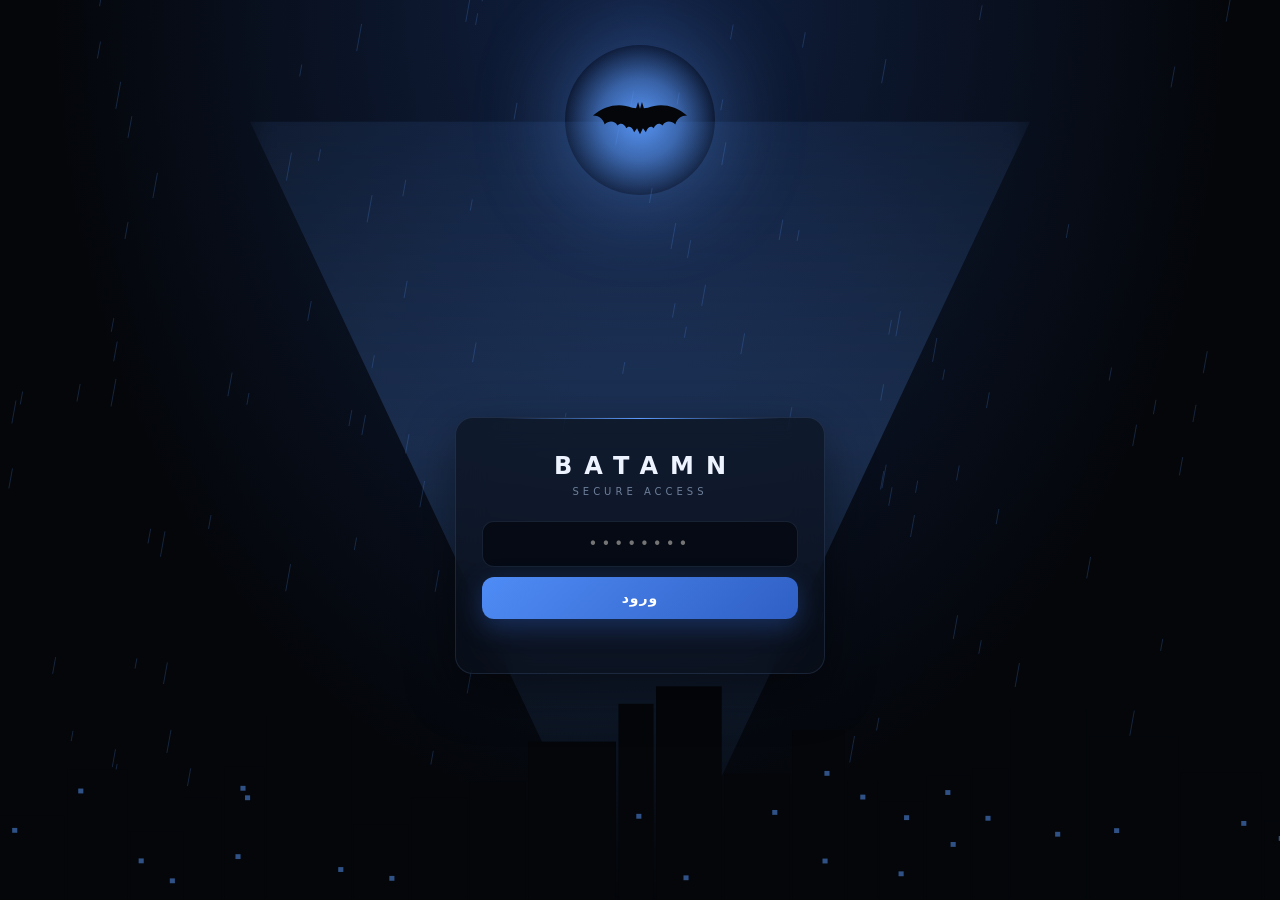
==== index.html @ f252fd57 "Add files via upload" ====
<!doctype html><html lang="fa" dir="rtl" data-theme="__THEME__"><head><meta charset="utf-8">
<meta name="viewport" content="width=device-width,initial-scale=1,viewport-fit=cover">
<meta name="theme-color" content="#04060a"><title>BATAMN</title><link rel="stylesheet" href="/style.css"></head><body><div class="bgimg"></div>
<svg width="0" height="0" style="position:absolute"><defs><symbol id="bat" viewBox="0 0 200 100"><path d="M100 26L104 12L108 25L116 24C140 14 172 18 196 40C184 40 176 46 172 58C164 50 152 50 146 60C140 54 132 56 128 66C124 60 116 62 112 74L106 66L100 78L94 66L88 74C84 62 76 60 72 66C68 56 60 54 54 60C48 50 36 50 28 58C24 46 16 40 4 40C28 18 60 14 84 24L92 25L96 12L100 26Z"/></symbol></defs></svg>
<div id="login" class="hide"><canvas id="rain"></canvas><div class="beam"></div><div class="sig"><svg class="emb" viewBox="0 0 200 100"><use href="#bat"/></svg></div><svg class="city" id="city" viewBox="0 0 400 100" preserveAspectRatio="none"></svg>
<form class="card lg" id="lf" autocomplete="off">
  <svg class="e emb" viewBox="0 0 200 100"><use href="#bat"/></svg>
  <h1 data-t="BATAMN">BATAMN</h1><p>SECURE ACCESS</p>
  <input id="pw" type="password" placeholder="••••••••" autocomplete="current-password">
  <button class="btn" type="submit">ورود</button><div class="err" id="err"></div>
</form></div>
<div id="panel" class="wrap hide">
  <div class="top"><div class="brand"><svg class="emb" viewBox="0 0 200 100"><use href="#bat"/></svg><b>BATAMN</b></div>
    <span class="pill" id="xp"><i></i><span>XRAY</span></span></div>
  <div id="view"></div>
</div>
<nav id="dock" class="dock hide"></nav>
<div id="toast"></div><div id="md" class="ov hide"></div>
<script src="/app.js"></script></body></html>
---- style.css ----
:root,[data-theme=knight]{--bg:#04060a;--card:rgba(11,17,28,.68);--dock:rgba(9,14,24,.82);--line:rgba(130,170,230,.14);--lr:130,170,230;--ac:#5b9bff;--ac1:#4f8cf5;--ac2:#2f5fc4;--ac3:#7db2ff;--rgb:91,155,255;--rgb2:47,95,196;--tx:#dce6f5;--mu:#6f7f99;--ok:#4fd1a0;--bad:#ef6b7f;--warn:#e8b34a;--bgf:none}
[data-theme=gotham]{--bg:#07080a;--card:rgba(17,19,23,.72);--dock:rgba(14,16,20,.86);--line:rgba(170,184,204,.15);--lr:170,184,204;--ac:#aab8cc;--ac1:#8e9eb7;--ac2:#56647a;--ac3:#d3dcea;--rgb:170,184,204;--rgb2:86,100,122;--tx:#e6eaf0;--mu:#7b8594;--bgf:saturate(.1) brightness(1.1)}
[data-theme=joker]{--bg:#07040c;--card:rgba(20,10,32,.72);--dock:rgba(16,8,26,.86);--line:rgba(190,150,240,.18);--lr:190,150,240;--ac:#b57bff;--ac1:#9d5cf5;--ac2:#5a2fc4;--ac3:#d6aaff;--rgb:181,123,255;--rgb2:90,47,196;--tx:#efe6fb;--mu:#8d7ba6;--ok:#6dffa0;--bgf:hue-rotate(62deg) saturate(1.15)}
*{box-sizing:border-box;-webkit-tap-highlight-color:transparent}
html,body{margin:0}
body{background:var(--bg);color:var(--tx);font-family:Vazirmatn,system-ui,-apple-system,Tahoma,sans-serif;min-height:100vh;font-size:14px}
body:before{content:"";position:fixed;inset:0;background:linear-gradient(180deg,rgba(4,6,10,.25),rgba(4,6,10,.55));pointer-events:none;z-index:-1}
.hide{display:none!important}
.wrap{position:relative;z-index:1;max-width:980px;margin:auto;padding:16px 14px 48px}
.emb{fill:currentColor}
/* header */
.top{display:flex;align-items:center;justify-content:space-between;padding:6px 2px 18px}
.brand{display:flex;align-items:center;gap:12px;color:var(--ac)}
.brand svg{width:46px;height:23px}
.brand b{font-size:19px;letter-spacing:9px;font-weight:600;color:#eaf1ff}
.pill{display:inline-flex;align-items:center;gap:6px;padding:5px 11px;border-radius:99px;font-size:11px;letter-spacing:1px;border:1px solid var(--line);background:rgba(255,255,255,.03);color:var(--mu)}
.pill i{width:7px;height:7px;border-radius:50%;background:var(--mu)}
.pill.ok{color:var(--ok)}.pill.ok i{background:var(--ok);box-shadow:0 0 8px var(--ok)}
.pill.bad{color:var(--bad)}.pill.bad i{background:var(--bad)}
.ghost{background:transparent;border:1px solid var(--line);color:var(--mu);padding:8px 14px;border-radius:10px;cursor:pointer;font:inherit}
.ghost:hover{color:var(--tx);border-color:rgba(var(--lr),.35)}
/* cards */
.card{background:var(--card);backdrop-filter:blur(16px);-webkit-backdrop-filter:blur(16px);border:1px solid var(--line);border-radius:18px;padding:18px;box-shadow:0 18px 50px rgba(0,0,0,.45)}
.card h3{margin:0 0 14px;font-size:11px;letter-spacing:3px;color:var(--mu);font-weight:600;text-transform:uppercase;display:flex;justify-content:space-between;align-items:center}
.g2{display:grid;grid-template-columns:1.25fr 1fr;gap:14px}
@media(max-width:760px){.g2{grid-template-columns:1fr}}
.ug{display:grid;grid-template-columns:repeat(2,1fr);gap:14px;margin-top:14px}
@media(max-width:760px){.ug{grid-template-columns:1fr}}
/* inputs */
input{width:100%;padding:13px 14px;border-radius:12px;border:1px solid var(--line);background:rgba(3,6,12,.65);color:#fff;font:inherit;font-size:15px;outline:none;margin-bottom:10px;transition:.2s}
input:focus{border-color:var(--ac);box-shadow:0 0 0 3px rgba(var(--rgb),.14)}
.btn{width:100%;padding:13px;border:0;border-radius:12px;font:inherit;font-weight:700;letter-spacing:1px;color:#fff;cursor:pointer;background:linear-gradient(135deg,var(--ac1),var(--ac2));box-shadow:0 8px 24px rgba(var(--rgb2),.35);transition:.15s}
.btn:active{transform:scale(.98)}
.sm{padding:9px 12px;border-radius:10px;border:1px solid var(--line);background:rgba(255,255,255,.04);color:var(--tx);cursor:pointer;font:inherit;font-size:13px}
.sm:hover{border-color:rgba(var(--lr),.4)}
.sm.p{background:linear-gradient(135deg,var(--ac1),var(--ac2));border:0;color:#fff}
.sm.x{color:var(--bad)}
/* meters */
.m{margin:0 0 14px}
.m .t{display:flex;justify-content:space-between;font-size:12px;color:var(--mu);margin-bottom:6px}
.m .t b{color:var(--tx);font-weight:600;direction:ltr}
.bar{height:6px;border-radius:9px;background:rgba(255,255,255,.07);overflow:hidden}
.bar i{display:block;height:100%;width:0;border-radius:9px;background:linear-gradient(90deg,var(--ac2),var(--ac3));transition:width .6s}
.bar i.w{background:linear-gradient(90deg,#b98a2c,var(--warn))}.bar i.d{background:linear-gradient(90deg,#b23a4d,var(--bad))}
.kv{display:grid;grid-template-columns:repeat(2,1fr);gap:8px;margin-top:4px}
.kv div{background:rgba(255,255,255,.03);border:1px solid var(--line);border-radius:12px;padding:10px 12px}
.kv small{display:block;color:var(--mu);font-size:10px;letter-spacing:1.5px;margin-bottom:3px}
.kv b{font-size:13px;font-weight:600;direction:ltr;display:inline-block}
/* users */
.u .h{display:flex;justify-content:space-between;align-items:center}
.u .h b{font-size:16px}
.u.d{opacity:.55}
.u small.id{display:block;direction:ltr;text-align:left;color:var(--mu);font-size:10.5px;margin:6px 0 12px;word-break:break-all}
.chips{display:flex;flex-wrap:wrap;gap:6px;margin-bottom:12px}
.chip{padding:6px 10px;border-radius:99px;font-size:11px;border:1px solid var(--line);background:rgba(var(--rgb),.07);color:var(--ac3);cursor:pointer}
.chip:hover{background:rgba(var(--rgb),.16)}
.ac{display:flex;flex-wrap:wrap;gap:6px}.ac .sm{flex:1;text-align:center;white-space:nowrap}
.pr{display:flex;flex-wrap:wrap;gap:6px}
/* toast & modal */
#toast{position:fixed;bottom:26px;left:50%;transform:translate(-50%,90px);background:#e8f0ff;color:#06101f;padding:10px 20px;border-radius:99px;font-weight:700;transition:.3s;z-index:99}
#toast.s{transform:translate(-50%,0)}
.ov{position:fixed;inset:0;background:rgba(2,4,8,.72);backdrop-filter:blur(6px);z-index:50;display:flex;align-items:center;justify-content:center;padding:16px}
.ov .card{width:min(92vw,360px);text-align:center}
.ov img{width:230px;height:230px;border-radius:14px;background:#fff;padding:6px}
.lk{direction:ltr;font-size:11px;color:var(--mu);word-break:break-all;background:rgba(255,255,255,.04);border:1px solid var(--line);border-radius:10px;padding:8px;margin:12px 0}
/* login */
#login{position:fixed;inset:0;z-index:2;display:flex;align-items:center;justify-content:center;padding:16px}
.lg{width:min(92vw,370px);text-align:center;padding:34px 26px 26px;position:relative;overflow:hidden}
.lg:before{content:"";position:absolute;left:12%;right:12%;top:0;height:1px;background:linear-gradient(90deg,transparent,var(--ac),transparent)}
.lg .e{width:92px;height:46px;color:var(--ac);filter:drop-shadow(0 0 14px rgba(var(--rgb),.55));margin-bottom:10px}
.lg h1{margin:0;font-size:24px;font-weight:600;letter-spacing:12px;padding-left:12px;color:#eef4ff}
.lg p{margin:6px 0 24px;font-size:10px;letter-spacing:4px;color:var(--mu)}
.lg input{text-align:center;letter-spacing:4px}
.err{min-height:18px;color:var(--bad);font-size:12px;margin-top:10px}
/* sub page */
.sp{max-width:560px}
.hero{text-align:center}
.hero .av{width:60px;height:60px;margin:0 auto 12px;border-radius:50%;display:flex;align-items:center;justify-content:center;background:rgba(var(--rgb),.1);border:1px solid var(--line);color:var(--ac)}
.hero .av svg{width:34px;height:17px}
.hero h2{margin:0 0 8px;font-size:20px;font-weight:600}
.qrb{background:#fff;border-radius:16px;padding:10px;width:216px;height:216px;margin:18px auto 8px}
.qrb svg{width:100%;height:100%;display:block}
.hint{color:var(--mu);font-size:12px;margin:0 0 14px;text-align:center}
.apps{display:grid;grid-template-columns:repeat(2,1fr);gap:8px;margin-top:12px}
.apps a{display:block;text-align:center;text-decoration:none}
.cf{display:flex;align-items:center;justify-content:space-between;gap:8px;padding:11px 0;border-top:1px solid var(--line)}
.cf:first-of-type{border-top:0}
.cf b{font-weight:600;font-size:13px}.cf small{display:block;color:var(--mu);font-size:10.5px;margin-top:2px}
.qs{display:none;background:#fff;border-radius:14px;padding:8px;width:190px;height:190px;margin:4px auto 12px}
.qs.o{display:block}.qs svg{width:100%;height:100%;display:block}
ol.st{margin:0;padding:0 18px 0 0;color:var(--mu);line-height:2;font-size:13px}
.ft{text-align:center;color:#3f4b61;font-size:10px;letter-spacing:4px;margin-top:22px}

/* ===== v3 additions ===== */
.wrap{padding-bottom:110px}
.dock{position:fixed;z-index:20;bottom:max(14px,env(safe-area-inset-bottom));left:50%;transform:translateX(-50%);display:flex;gap:2px;padding:6px;border-radius:22px;
 background:var(--dock);backdrop-filter:blur(18px);-webkit-backdrop-filter:blur(18px);border:1px solid var(--line);box-shadow:0 14px 40px rgba(0,0,0,.6)}
.dock button{display:flex;flex-direction:column;align-items:center;gap:3px;min-width:62px;padding:8px 6px;border:0;border-radius:16px;background:transparent;color:var(--mu);font:inherit;font-size:10px;cursor:pointer;transition:.2s}
.dock button svg{width:21px;height:21px;fill:none;stroke:currentColor;stroke-width:1.8;stroke-linecap:round;stroke-linejoin:round}
.dock button.on{color:#fff;background:linear-gradient(135deg,rgba(var(--rgb),.35),rgba(var(--rgb2),.18));box-shadow:inset 0 0 0 1px rgba(var(--rgb),.35)}
.sec{display:flex;align-items:center;justify-content:space-between;margin:2px 2px 12px}
.sec h2{margin:0;font-size:18px;font-weight:600}
.sg{display:grid;grid-template-columns:repeat(4,1fr);gap:10px;margin-bottom:14px}
@media(max-width:760px){.sg{grid-template-columns:repeat(2,1fr)}}
.sc{background:var(--card);backdrop-filter:blur(14px);border:1px solid var(--line);border-radius:16px;padding:14px}
.sc small{display:block;color:var(--mu);font-size:10px;letter-spacing:2px;margin-bottom:8px}
.sc b{font-size:22px;font-weight:600;color:#eaf1ff;direction:ltr;display:inline-block}
.sp-l{width:100%;height:64px;margin-top:6px}
.lab{display:block;color:var(--mu);font-size:11px;margin:2px 2px 6px}
.row2{display:grid;grid-template-columns:1fr 1fr;gap:10px}
select{width:100%;padding:13px 14px;border-radius:12px;border:1px solid var(--line);background:rgba(3,6,12,.65);color:#fff;font:inherit;font-size:15px;outline:none;margin-bottom:10px}
.sw{position:relative;width:44px;height:25px;flex:none;border-radius:99px;background:rgba(255,255,255,.1);border:1px solid var(--line);cursor:pointer;transition:.2s}
.sw:after{content:"";position:absolute;top:2px;right:2px;width:19px;height:19px;border-radius:50%;background:#8a97ad;transition:.2s}
.sw.on{background:rgba(var(--rgb),.35);border-color:var(--ac)}.sw.on:after{right:21px;background:#fff}
.ib{display:flex;align-items:center;gap:12px;padding:14px 0;border-top:1px solid var(--line)}
.ib:first-of-type{border-top:0}.ib .g{flex:1;min-width:0}.ib b{font-size:14px;font-weight:600}
.ib small{display:block;color:var(--mu);font-size:11px;direction:ltr;text-align:right;margin-top:3px}
.tbar{display:flex;gap:8px;margin-bottom:12px}.tbar input{margin:0;flex:1}.tbar .btn{width:auto;padding:0 18px}
.ub{height:5px;border-radius:9px;background:rgba(255,255,255,.07);overflow:hidden;margin:10px 0 6px}
.ub i{display:block;height:100%;border-radius:9px;background:linear-gradient(90deg,var(--ac2),var(--ac3))}
.ub i.w{background:linear-gradient(90deg,#b98a2c,var(--warn))}.ub i.d{background:linear-gradient(90deg,#b23a4d,var(--bad))}
.um{display:flex;justify-content:space-between;color:var(--mu);font-size:11.5px;margin-bottom:10px}
.um b{color:var(--tx);font-weight:600;direction:ltr}
.note{color:var(--mu);font-size:11.5px;margin:-4px 0 10px}
.ov{align-items:flex-end}
@media(min-width:620px){.ov{align-items:center}}
.ov .card.sheet{width:min(100%,430px);text-align:right;max-height:92vh;overflow:auto;border-radius:22px}
.ov .sheet h3{justify-content:space-between;font-size:13px}
.x2{background:transparent;border:0;color:var(--mu);font-size:22px;cursor:pointer;line-height:1}
.res{display:flex;align-items:center;justify-content:space-between;gap:8px;padding:10px 0;border-top:1px solid var(--line)}
.res:first-of-type{border-top:0}.res code{direction:ltr;font-family:ui-monospace,Menlo,monospace;font-size:13px}
.ms{font-size:12px;font-weight:700;direction:ltr}.ms.g{color:var(--ok)}.ms.y{color:var(--warn)}.ms.r{color:var(--bad)}
.hint2{color:var(--mu);font-size:12px;line-height:1.8;margin:0 0 12px}
.spin{display:inline-block;width:14px;height:14px;border:2px solid rgba(255,255,255,.3);border-top-color:#fff;border-radius:50%;animation:sp .7s linear infinite;vertical-align:middle;margin-left:6px}
@keyframes sp{to{transform:rotate(360deg)}}
.empty{text-align:center;color:var(--mu);padding:30px 0}

/* ===== v4: bg, cinematic login, charts, themes ===== */
.bgimg{position:fixed;inset:0;z-index:-2;background:url(/bg.svg) center/cover no-repeat;filter:var(--bgf)}
#login{overflow:hidden;background:radial-gradient(ellipse at 50% 0,rgba(var(--rgb2),.30),transparent 65%),var(--bg);align-items:center}
#login.fl{filter:brightness(2.2) saturate(.6)}
#rain{position:absolute;inset:0;width:100%;height:100%;opacity:.6;pointer-events:none}
.beam{position:absolute;left:50%;bottom:0;width:min(130vw,780px);height:92vh;transform:translateX(-50%);opacity:0;filter:blur(10px);
 background:linear-gradient(to top,rgba(var(--rgb),0),rgba(var(--rgb),.22) 55%,rgba(var(--rgb),.07));clip-path:polygon(47% 100%,53% 100%,100% 6%,0 6%);
 animation:beamOn 2.2s .3s forwards,flick 7s 2.7s infinite}
@keyframes beamOn{0%{opacity:0}12%{opacity:.9}18%{opacity:.1}28%{opacity:1}34%{opacity:.3}100%{opacity:1}}
@keyframes flick{0%,100%{opacity:1}46%{opacity:1}47%{opacity:.45}49%{opacity:1}51%{opacity:.6}53%{opacity:1}}
.sig{position:absolute;top:calc(env(safe-area-inset-top,0px) + 5vh);left:50%;width:150px;height:150px;margin-left:-75px;border-radius:50%;opacity:0;display:flex;align-items:center;justify-content:center;
 background:radial-gradient(circle,rgba(var(--rgb),.95) 0,rgba(var(--rgb),.55) 38%,rgba(var(--rgb),.14) 62%,transparent 70%);box-shadow:0 0 90px rgba(var(--rgb),.45);animation:sigOn 2s .8s forwards}
.sig svg{width:98px;height:49px;color:#04060a}
@keyframes sigOn{0%{opacity:0;transform:scale(.85)}60%{opacity:1}100%{opacity:1;transform:none}}
.city{position:absolute;left:0;bottom:0;width:100%;height:30vh;pointer-events:none}
.city rect{fill:var(--bg)}.city .w{fill:rgb(var(--rgb));opacity:.5}
.lg{opacity:0;transform:translateY(24px);animation:rise 1s 1.5s forwards;margin-top:min(24vh,190px)}
@keyframes rise{to{opacity:1;transform:none}}
.lg h1{position:relative}
.lg h1:before,.lg h1:after{content:attr(data-t);position:absolute;inset:0;padding-left:12px;overflow:hidden;opacity:0}
.lg h1:before{color:#38d9ff;clip-path:inset(0 0 58% 0);animation:g1 6s 3.2s infinite}
.lg h1:after{color:#ff3d7f;clip-path:inset(58% 0 0 0);animation:g2 6s 3.2s infinite}
@keyframes g1{0%,93%,100%{transform:none;opacity:0}94%{transform:translateX(-3px);opacity:.75}97%{transform:translateX(3px);opacity:.75}}
@keyframes g2{0%,92%,100%{transform:none;opacity:0}93%{transform:translateX(3px);opacity:.75}96%{transform:translateX(-3px);opacity:.75}}
#login.go{animation:goOut .8s forwards}
#login.go .beam{animation:none;opacity:1;filter:blur(4px) brightness(2.2)}
#login.go .lg{animation:none;opacity:0;transform:scale(.95);transition:.45s}
@keyframes goOut{50%{filter:brightness(2)}100%{filter:brightness(3.5);opacity:0}}
@media(prefers-reduced-motion:reduce){.beam,.sig,.lg{animation:none!important;opacity:1;transform:none}}
/* charts */
.chart{width:100%;height:96px;display:block}
.mini{width:100%;height:28px;display:block;margin:4px 0 2px}
.axis{display:flex;justify-content:space-between;color:var(--mu);font-size:10px;direction:ltr;margin-top:6px}
.big{display:flex;align-items:baseline;gap:10px;margin-bottom:8px}.big b{font-size:24px;font-weight:600;color:#fff;direction:ltr}.big span{color:var(--mu);font-size:12px}
.t5{display:flex;align-items:center;gap:10px;padding:8px 0}.t5 .n{width:76px;font-size:13px;overflow:hidden;text-overflow:ellipsis;white-space:nowrap}
.t5 .bar{flex:1}.t5 .s{width:70px;text-align:left;font-size:11.5px;color:var(--mu);direction:ltr}
/* themes */
.thg{display:grid;grid-template-columns:repeat(3,1fr);gap:10px}
.th{border:1px solid var(--line);border-radius:14px;padding:12px 8px;text-align:center;cursor:pointer;background:rgba(255,255,255,.03);font-size:12px;color:var(--tx)}
.th i{display:block;width:34px;height:34px;border-radius:50%;margin:0 auto 8px}
.th.on{border-color:var(--ac);box-shadow:0 0 0 3px rgba(var(--rgb),.16)}
.lg .e{display:none}
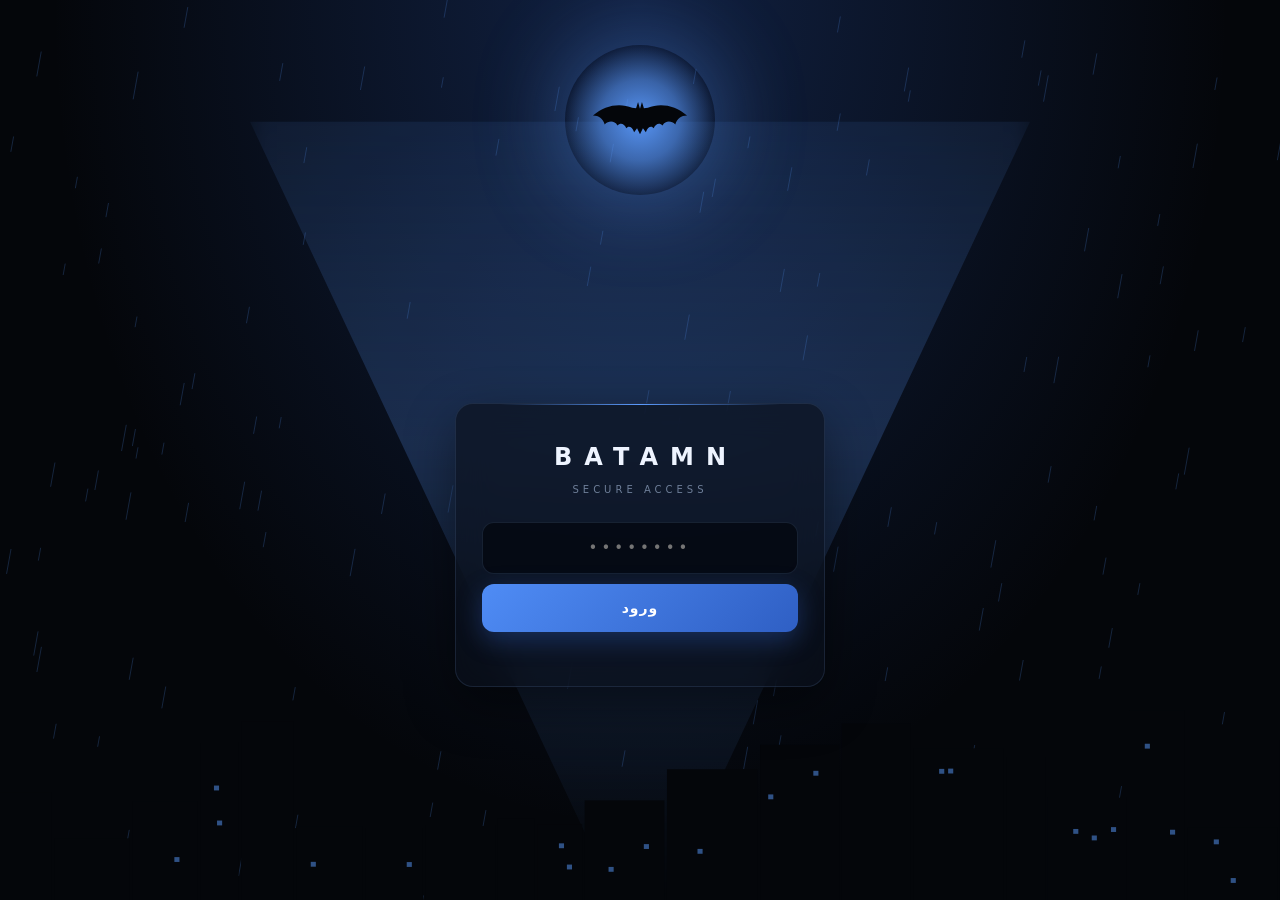
==== commit d1b7b448: "Add files via upload" ====
--- a/index.html
+++ b/index.html
@@ -1,6 +1,7 @@
 <!doctype html><html lang="fa" dir="rtl" data-theme="__THEME__"><head><meta charset="utf-8">
 <meta name="viewport" content="width=device-width,initial-scale=1,viewport-fit=cover">
-<meta name="theme-color" content="#04060a"><title>BATAMN</title><link rel="stylesheet" href="/style.css"></head><body><div class="bgimg"></div>
+<meta name="theme-color" content="#04060a"><title>BATAMN</title><link rel="preload" href="/fonts/vazir.woff2" as="font" type="font/woff2" crossorigin><link rel="preload" href="/fonts/inter.woff2" as="font" type="font/woff2" crossorigin>
+<link rel="stylesheet" href="/style.css"></head><body><div class="bgimg"></div>
 <svg width="0" height="0" style="position:absolute"><defs><symbol id="bat" viewBox="0 0 200 100"><path d="M100 26L104 12L108 25L116 24C140 14 172 18 196 40C184 40 176 46 172 58C164 50 152 50 146 60C140 54 132 56 128 66C124 60 116 62 112 74L106 66L100 78L94 66L88 74C84 62 76 60 72 66C68 56 60 54 54 60C48 50 36 50 28 58C24 46 16 40 4 40C28 18 60 14 84 24L92 25L96 12L100 26Z"/></symbol></defs></svg>
 <div id="login" class="hide"><canvas id="rain"></canvas><div class="beam"></div><div class="sig"><svg class="emb" viewBox="0 0 200 100"><use href="#bat"/></svg></div><svg class="city" id="city" viewBox="0 0 400 100" preserveAspectRatio="none"></svg>
 <form class="card lg" id="lf" autocomplete="off">
--- a/style.css
+++ b/style.css
@@ -3,7 +3,7 @@
 [data-theme=joker]{--bg:#07040c;--card:rgba(20,10,32,.72);--dock:rgba(16,8,26,.86);--line:rgba(190,150,240,.18);--lr:190,150,240;--ac:#b57bff;--ac1:#9d5cf5;--ac2:#5a2fc4;--ac3:#d6aaff;--rgb:181,123,255;--rgb2:90,47,196;--tx:#efe6fb;--mu:#8d7ba6;--ok:#6dffa0;--bgf:hue-rotate(62deg) saturate(1.15)}
 *{box-sizing:border-box;-webkit-tap-highlight-color:transparent}
 html,body{margin:0}
-body{background:var(--bg);color:var(--tx);font-family:Vazirmatn,system-ui,-apple-system,Tahoma,sans-serif;min-height:100vh;font-size:14px}
+body{background:var(--bg);color:var(--tx);font-family:var(--f);min-height:100vh;font-size:14px}
 body:before{content:"";position:fixed;inset:0;background:linear-gradient(180deg,rgba(4,6,10,.25),rgba(4,6,10,.55));pointer-events:none;z-index:-1}
 .hide{display:none!important}
 .wrap{position:relative;z-index:1;max-width:980px;margin:auto;padding:16px 14px 48px}
@@ -177,3 +177,47 @@
 .th i{display:block;width:34px;height:34px;border-radius:50%;margin:0 auto 8px}
 .th.on{border-color:var(--ac);box-shadow:0 0 0 3px rgba(var(--rgb),.16)}
 .lg .e{display:none}
+
+/* ===== v5: typography & polish ===== */
+@font-face{font-family:Vazir;src:url(/fonts/vazir.woff2) format("woff2");font-weight:100 900;font-display:swap}
+@font-face{font-family:InterV;src:url(/fonts/inter.woff2) format("woff2");font-weight:100 900;font-display:swap}
+@font-face{font-family:MonoV;src:url(/fonts/mono.woff2) format("woff2");font-weight:100 800;font-display:swap}
+:root{--f:InterV,Vazir,system-ui,-apple-system,"Segoe UI",Tahoma,sans-serif;--fm:MonoV,ui-monospace,"SF Mono",Menlo,Consolas,monospace}
+body{-webkit-font-smoothing:antialiased;text-rendering:optimizeLegibility;font-feature-settings:"tnum" 1,"cv11" 1;line-height:1.6}
+input,button,select,textarea{font-family:inherit}
+.sc b,.big b,.um b,.kv b,.m .t b,.ms,.res code,.lk,.id,.t5 .s,.tile b,.ringw b,.axis,.pill,.badge,#uv{font-family:var(--fm)}
+.brand b{font-weight:700;letter-spacing:.42em;font-size:18px;background:linear-gradient(180deg,#fff,rgba(var(--rgb),.9));-webkit-background-clip:text;background-clip:text;color:transparent}
+.card h3,.sc small,.kv small,.tile small{font-weight:600}
+.sec h2{font-weight:700;letter-spacing:-.01em;font-size:20px}
+/* gradient hairline border */
+.card:not(.lg):not(.sheet):before{content:"";position:absolute;inset:0;border-radius:inherit;padding:1px;pointer-events:none;
+ background:linear-gradient(160deg,rgba(var(--rgb),.5),rgba(var(--rgb),0) 38%,rgba(var(--rgb),0) 68%,rgba(var(--rgb),.2));
+ -webkit-mask:linear-gradient(#000 0 0) content-box,linear-gradient(#000 0 0);-webkit-mask-composite:xor;mask-composite:exclude}
+.card{position:relative;transition:transform .25s,box-shadow .25s}
+.ug .card:hover{transform:translateY(-3px);box-shadow:0 22px 56px rgba(0,0,0,.55),0 0 40px rgba(var(--rgb),.07)}
+.btn{position:relative;overflow:hidden}
+.btn:after{content:"";position:absolute;top:0;left:-60%;width:40%;height:100%;background:linear-gradient(100deg,transparent,rgba(255,255,255,.25),transparent);transform:skewX(-20deg);transition:left .6s}
+.btn:hover:after{left:130%}
+.sm{transition:.18s}.sm:active{transform:scale(.96)}
+::-webkit-scrollbar{width:8px;height:8px}::-webkit-scrollbar-thumb{background:rgba(var(--rgb),.25);border-radius:9px}::-webkit-scrollbar-track{background:transparent}
+::selection{background:rgba(var(--rgb),.35)}
+@keyframes fadeUp{from{opacity:0;transform:translateY(14px)}to{opacity:1;transform:none}}
+.vw>*,.sp>*{animation:fadeUp .55s cubic-bezier(.2,.7,.2,1) both}
+.vw>*:nth-child(2),.sp>*:nth-child(2){animation-delay:.06s}.vw>*:nth-child(3),.sp>*:nth-child(3){animation-delay:.12s}
+.vw>*:nth-child(4),.sp>*:nth-child(4){animation-delay:.18s}.vw>*:nth-child(5),.sp>*:nth-child(5){animation-delay:.24s}.vw>*:nth-child(6),.sp>*:nth-child(6){animation-delay:.3s}
+/* subscription page */
+.sp{max-width:520px}
+.hero{text-align:center;padding-top:22px}
+.ringw{position:relative;width:176px;height:176px;margin:4px auto 12px}
+.ringw svg{width:100%;height:100%;transform:rotate(-90deg);filter:drop-shadow(0 0 10px rgba(var(--rgb),.45))}
+.ringw #rp{transition:stroke-dasharray 1.6s cubic-bezier(.2,.8,.2,1),opacity .6s}
+.ringw .c{position:absolute;inset:0;display:flex;flex-direction:column;align-items:center;justify-content:center}
+.ringw b{font-size:34px;font-weight:600;color:#fff}.ringw small{color:var(--mu);font-size:10px;letter-spacing:3px;margin-top:2px}
+.hero h2{margin:0 0 10px;font-size:22px;font-weight:700}
+.tiles{display:grid;grid-template-columns:repeat(2,1fr);gap:10px;margin-top:18px}
+.tile{background:rgba(255,255,255,.03);border:1px solid var(--line);border-radius:14px;padding:12px 8px}
+.tile small{display:block;color:var(--mu);font-size:9.5px;letter-spacing:2.5px;margin-bottom:6px}
+.tile b{font-size:16px;font-weight:600;color:#fff;direction:ltr;display:inline-block}
+.sp .card{margin-top:14px}.sp .card:first-of-type{margin-top:0}
+.badge{width:36px;height:36px;border-radius:11px;display:flex;align-items:center;justify-content:center;font-size:11px;font-weight:700;flex:none;background:rgba(var(--rgb),.12);color:var(--ac3);border:1px solid rgba(var(--rgb),.28)}
+.cf .g{flex:1;min-width:0}.cf{gap:12px}
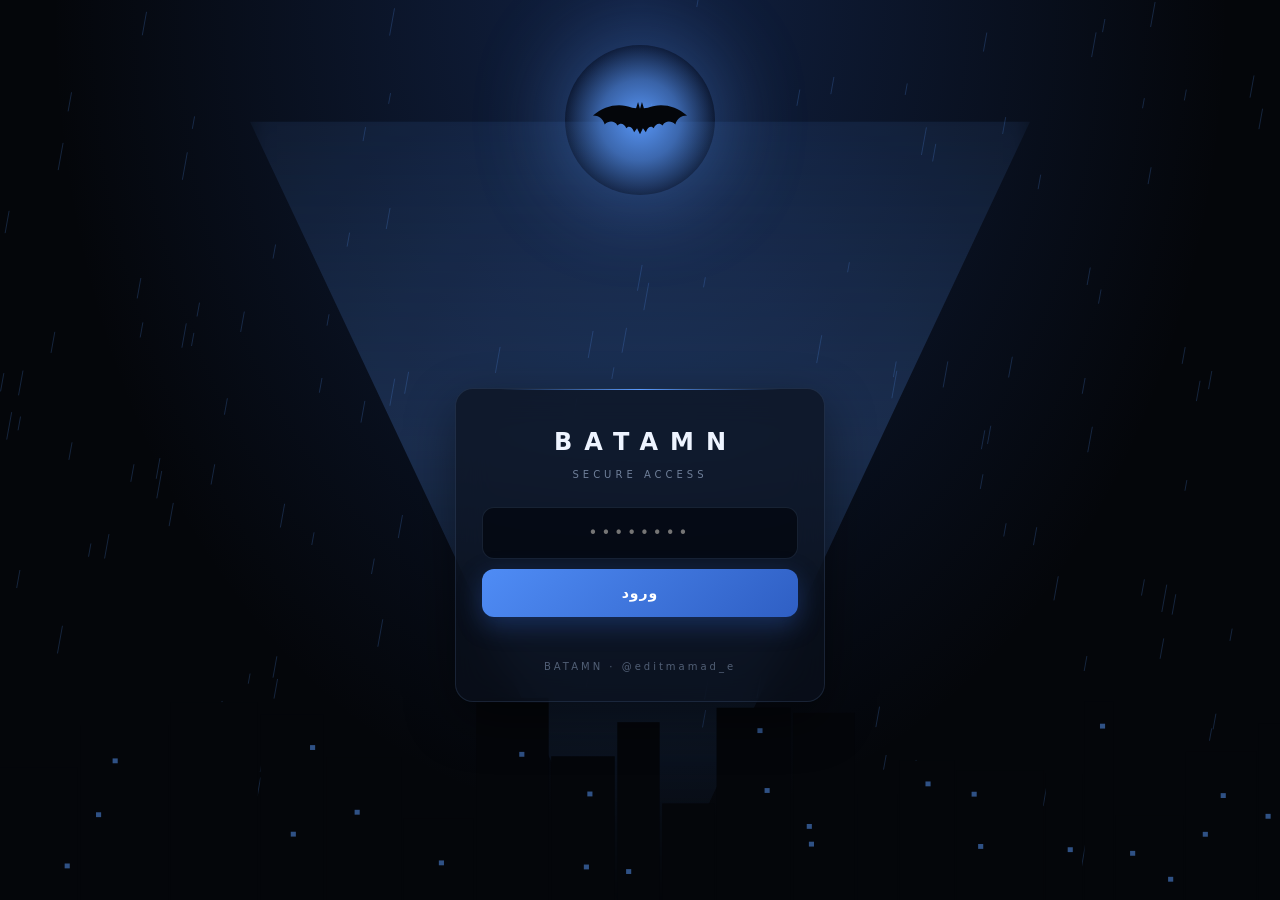
==== commit 25898b13: "Add files via upload" ====
--- a/index.html
+++ b/index.html
@@ -8,7 +8,7 @@
   <svg class="e emb" viewBox="0 0 200 100"><use href="#bat"/></svg>
   <h1 data-t="BATAMN">BATAMN</h1><p>SECURE ACCESS</p>
   <input id="pw" type="password" placeholder="••••••••" autocomplete="current-password">
-  <button class="btn" type="submit">ورود</button><div class="err" id="err"></div>
+  <button class="btn" type="submit">ورود</button><div class="err" id="err"></div><div class="lgf">BATAMN · @editmamad_e</div>
 </form></div>
 <div id="panel" class="wrap hide">
   <div class="top"><div class="brand"><svg class="emb" viewBox="0 0 200 100"><use href="#bat"/></svg><b>BATAMN</b></div>
--- a/style.css
+++ b/style.css
@@ -221,3 +221,38 @@
 .sp .card{margin-top:14px}.sp .card:first-of-type{margin-top:0}
 .badge{width:36px;height:36px;border-radius:11px;display:flex;align-items:center;justify-content:center;font-size:11px;font-weight:700;flex:none;background:rgba(var(--rgb),.12);color:var(--ac3);border:1px solid rgba(var(--rgb),.28)}
 .cf .g{flex:1;min-width:0}.cf{gap:12px}
+
+/* ===== v6 ===== */
+.gs{display:grid;grid-template-columns:repeat(3,1fr);gap:8px;margin-bottom:16px}
+.gg{position:relative;text-align:center}
+.gg svg{width:100%;max-width:96px;transform:rotate(-90deg);display:block;margin:0 auto}
+.gg circle{fill:none;stroke-width:6.5;stroke-linecap:round}
+.gg .tr{stroke:rgba(255,255,255,.07)}
+.gg .pg{stroke:var(--ac);transition:stroke-dasharray .9s cubic-bezier(.2,.8,.2,1);filter:drop-shadow(0 0 5px rgba(var(--rgb),.6))}
+.gg .pg.w{stroke:var(--warn)}.gg .pg.d{stroke:var(--bad)}
+.gg b{position:absolute;left:0;right:0;top:36px;font-size:15px;font-weight:600;color:#fff;direction:ltr}
+.gg small{display:block;margin-top:8px;color:var(--mu);font-size:10px;letter-spacing:2px}
+.hello{margin:0 2px 14px}.hello small{color:var(--mu);font-size:12px}.hello h2{margin:2px 0 0;font-size:26px;font-weight:700;letter-spacing:-.01em}
+.fch{display:flex;gap:8px;overflow-x:auto;padding-bottom:6px;margin-bottom:10px}
+.fc{white-space:nowrap;padding:7px 13px;border-radius:99px;border:1px solid var(--line);background:rgba(255,255,255,.03);color:var(--mu);font-size:12px;cursor:pointer;transition:.2s}
+.fc i{font-style:normal;font-family:var(--fm);margin-right:6px;color:var(--tx)}
+.fc.on{color:#fff;border-color:rgba(var(--rgb),.5);background:rgba(var(--rgb),.14)}
+.u .h{gap:12px}.nm{flex:1;min-width:0}.nm b{display:block;font-size:15px}.nm small{color:var(--mu);font-size:11px}
+.av2{width:40px;height:40px;border-radius:13px;display:flex;align-items:center;justify-content:center;font-weight:700;font-size:16px;color:#fff;flex:none;
+ background:linear-gradient(135deg,rgba(var(--rgb),.4),rgba(var(--rgb2),.18));border:1px solid rgba(var(--rgb),.32)}
+.credit{display:flex;gap:8px;margin-top:14px}
+.credit a{flex:1;text-align:center;padding:11px;border-radius:12px;border:1px solid var(--line);color:var(--ac3);text-decoration:none;font-family:var(--fm);font-size:12.5px;background:rgba(var(--rgb),.07);transition:.2s}
+.credit a:hover{border-color:rgba(var(--rgb),.5)}
+.tile em{display:block;font-style:normal;color:var(--mu);font-size:10.5px;margin-top:3px;min-height:14px}
+.ctr{display:flex;gap:10px}
+@media(max-width:440px){.ctr{flex-direction:column}}
+.tg{display:flex;align-items:center;gap:12px;padding:13px 14px;border-radius:14px;text-decoration:none;color:var(--tx);border:1px solid var(--line);background:rgba(255,255,255,.03);transition:.2s;flex:1;min-width:0}
+.tg:hover{border-color:rgba(var(--rgb),.55);background:rgba(var(--rgb),.1);transform:translateY(-2px)}
+.tg svg{width:28px;height:28px;color:var(--ac);flex:none;filter:drop-shadow(0 0 8px rgba(var(--rgb),.5))}
+.tg span{min-width:0}.tg b{display:block;font-size:13px;font-weight:700}
+.tg small{display:block;color:var(--mu);font-family:var(--fm);font-size:11px;direction:ltr;text-align:right;margin-top:2px}
+.ft a{color:var(--mu);text-decoration:none;letter-spacing:1px;font-family:var(--fm);font-size:11px}
+.ft{line-height:2.2}
+.lgf{margin-top:14px;font-size:10px;letter-spacing:3px;color:var(--mu);opacity:.7}
+.sk{height:96px;border-radius:18px;margin-bottom:14px;background:linear-gradient(100deg,rgba(255,255,255,.04) 30%,rgba(255,255,255,.09) 50%,rgba(255,255,255,.04) 70%);background-size:200% 100%;animation:shim 1.3s infinite}
+@keyframes shim{to{background-position:-200% 0}}
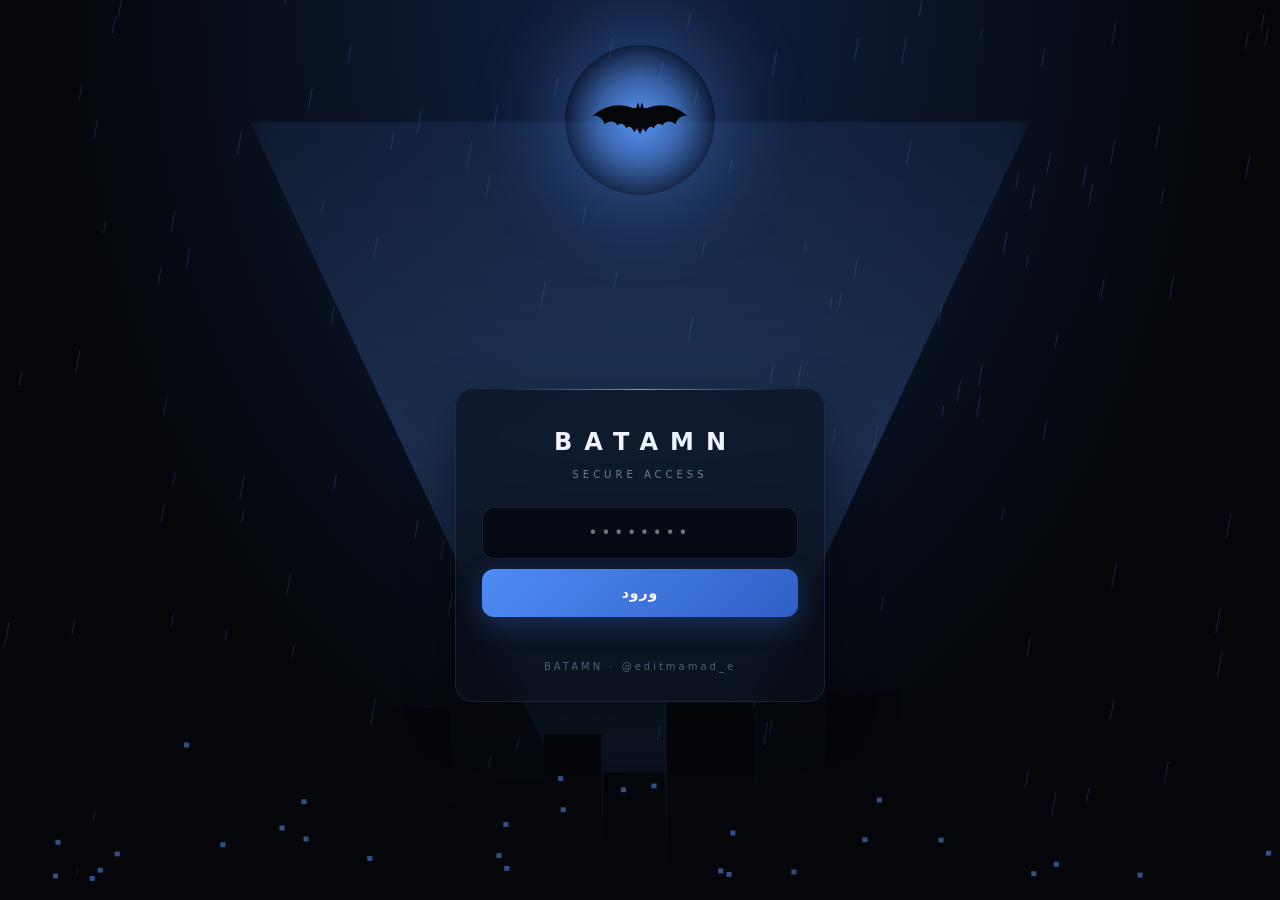
==== commit c1384057: "Add files via upload" ====
--- a/index.html
+++ b/index.html
@@ -17,4 +17,4 @@
 </div>
 <nav id="dock" class="dock hide"></nav>
 <div id="toast"></div><div id="md" class="ov hide"></div>
-<script src="/app.js"></script></body></html>
+<script src="/speed.js"></script><script src="/app.js"></script></body></html>
--- a/style.css
+++ b/style.css
@@ -256,3 +256,25 @@
 .lgf{margin-top:14px;font-size:10px;letter-spacing:3px;color:var(--mu);opacity:.7}
 .sk{height:96px;border-radius:18px;margin-bottom:14px;background:linear-gradient(100deg,rgba(255,255,255,.04) 30%,rgba(255,255,255,.09) 50%,rgba(255,255,255,.04) 70%);background-size:200% 100%;animation:shim 1.3s infinite}
 @keyframes shim{to{background-position:-200% 0}}
+
+/* ===== v7: online, devices, speed ===== */
+.sp4{display:grid;grid-template-columns:repeat(4,1fr);gap:8px;margin-bottom:14px}
+@media(max-width:480px){.sp4{grid-template-columns:repeat(2,1fr)}}
+.sp4 div{background:rgba(255,255,255,.03);border:1px solid var(--line);border-radius:14px;padding:12px 6px;text-align:center}
+.sp4 small{display:block;color:var(--mu);font-size:9px;letter-spacing:2px;margin-bottom:6px}
+.sp4 b{font-family:var(--fm);font-size:15px;font-weight:600;color:#fff;direction:ltr;display:inline-block}
+.sub2{display:block;color:var(--mu);font-size:10.5px;margin-top:4px;font-family:var(--fm)}
+.onc{display:inline-flex;align-items:center;gap:6px;font-family:var(--fm);direction:ltr}
+.onc i{width:7px;height:7px;border-radius:50%;background:var(--mu);opacity:.5}
+.onc.live i{background:var(--ok);opacity:1;box-shadow:0 0 8px var(--ok);animation:pulse 1.6s infinite}
+@keyframes pulse{50%{opacity:.35}}
+.orow{display:flex;align-items:center;gap:10px;padding:10px 0;border-top:1px solid var(--line)}
+.orow:first-child{border-top:0}.orow b{width:84px;font-size:13px;overflow:hidden;text-overflow:ellipsis;white-space:nowrap}
+.orow span{flex:1;color:var(--mu);font-family:var(--fm);font-size:11px;direction:ltr;text-align:left;overflow:hidden;text-overflow:ellipsis;white-space:nowrap}
+.orow em{font-style:normal;font-family:var(--fm);font-size:12px;color:var(--ok)}
+.tile.wide{grid-column:1/-1}
+.tile b.live{color:var(--ok)}
+.dots{display:flex;justify-content:center;gap:7px;margin-top:8px;min-height:10px}
+.dot{width:10px;height:10px;border-radius:50%;border:1.5px solid rgba(var(--rgb),.4)}
+.dot.on{background:var(--ok);border-color:var(--ok);box-shadow:0 0 8px var(--ok)}
+.dot.over{background:var(--bad);border-color:var(--bad);box-shadow:0 0 8px var(--bad)}
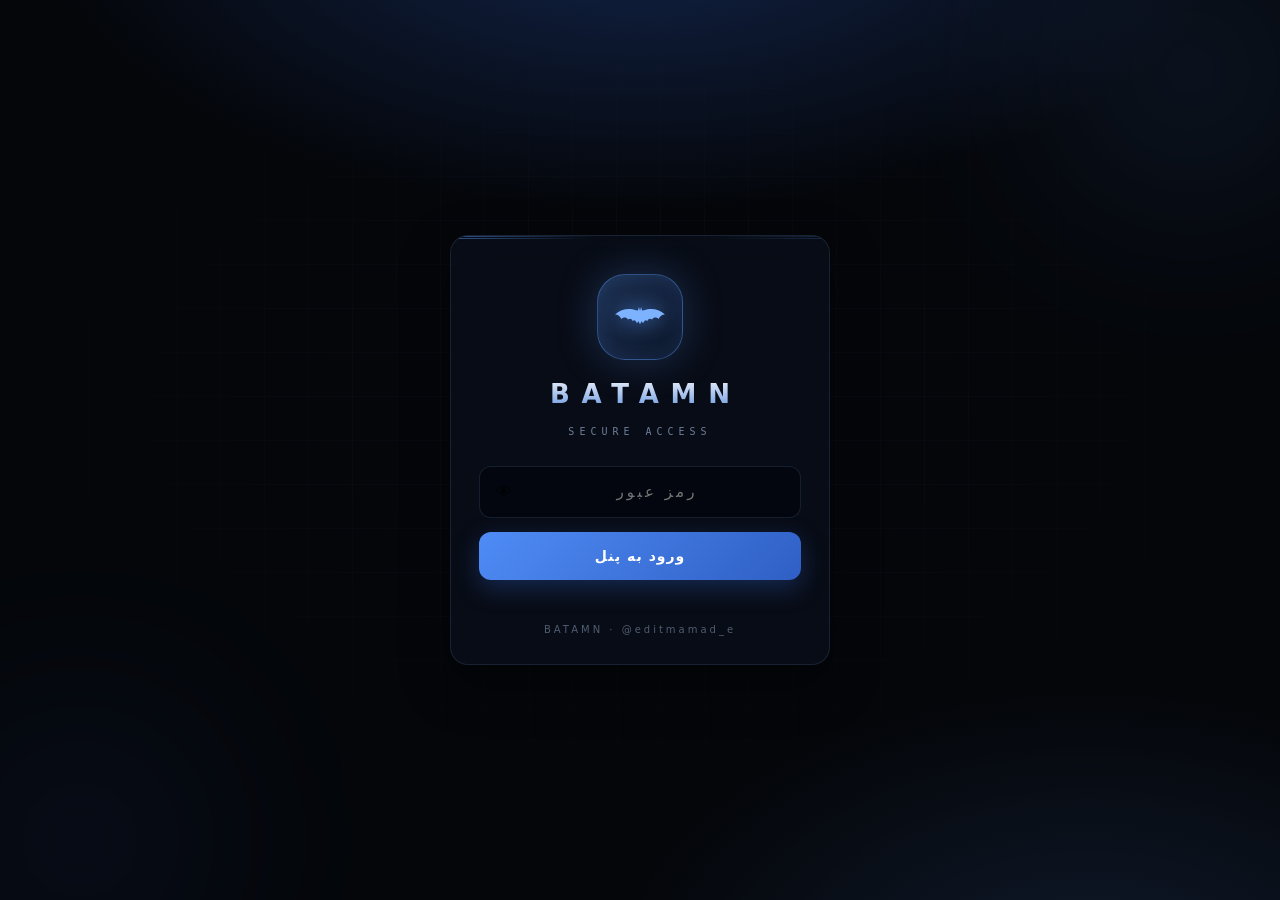
==== commit 296bd75e: "Add files via upload" ====
--- a/index.html
+++ b/index.html
@@ -3,12 +3,12 @@
 <meta name="theme-color" content="#04060a"><title>BATAMN</title><link rel="preload" href="/fonts/vazir.woff2" as="font" type="font/woff2" crossorigin><link rel="preload" href="/fonts/inter.woff2" as="font" type="font/woff2" crossorigin>
 <link rel="stylesheet" href="/style.css"></head><body><div class="bgimg"></div>
 <svg width="0" height="0" style="position:absolute"><defs><symbol id="bat" viewBox="0 0 200 100"><path d="M100 26L104 12L108 25L116 24C140 14 172 18 196 40C184 40 176 46 172 58C164 50 152 50 146 60C140 54 132 56 128 66C124 60 116 62 112 74L106 66L100 78L94 66L88 74C84 62 76 60 72 66C68 56 60 54 54 60C48 50 36 50 28 58C24 46 16 40 4 40C28 18 60 14 84 24L92 25L96 12L100 26Z"/></symbol></defs></svg>
-<div id="login" class="hide"><canvas id="rain"></canvas><div class="beam"></div><div class="sig"><svg class="emb" viewBox="0 0 200 100"><use href="#bat"/></svg></div><svg class="city" id="city" viewBox="0 0 400 100" preserveAspectRatio="none"></svg>
-<form class="card lg" id="lf" autocomplete="off">
-  <svg class="e emb" viewBox="0 0 200 100"><use href="#bat"/></svg>
-  <h1 data-t="BATAMN">BATAMN</h1><p>SECURE ACCESS</p>
-  <input id="pw" type="password" placeholder="••••••••" autocomplete="current-password">
-  <button class="btn" type="submit">ورود</button><div class="err" id="err"></div><div class="lgf">BATAMN · @editmamad_e</div>
+<div id="login" class="hide"><div class="lorb a"></div><div class="lorb b"></div><div class="lgrid"></div>
+<form class="card lg2" id="lf" autocomplete="off">
+  <div class="lring"><svg class="emb" viewBox="0 0 200 100"><use href="#bat"/></svg></div>
+  <h1>BATAMN</h1><p>SECURE ACCESS</p>
+  <div class="lpass"><input id="pw" type="password" placeholder="رمز عبور" autocomplete="current-password"><button type="button" id="eye" tabindex="-1" title="نمایش رمز">👁</button></div>
+  <button class="btn" type="submit">ورود به پنل</button><div class="err" id="err"></div><div class="lgf">BATAMN · @editmamad_e</div>
 </form></div>
 <div id="panel" class="wrap hide">
   <div class="top"><div class="brand"><svg class="emb" viewBox="0 0 200 100"><use href="#bat"/></svg><b>BATAMN</b></div>
--- a/style.css
+++ b/style.css
@@ -1,6 +1,7 @@
 :root,[data-theme=knight]{--bg:#04060a;--card:rgba(11,17,28,.68);--dock:rgba(9,14,24,.82);--line:rgba(130,170,230,.14);--lr:130,170,230;--ac:#5b9bff;--ac1:#4f8cf5;--ac2:#2f5fc4;--ac3:#7db2ff;--rgb:91,155,255;--rgb2:47,95,196;--tx:#dce6f5;--mu:#6f7f99;--ok:#4fd1a0;--bad:#ef6b7f;--warn:#e8b34a;--bgf:none}
 [data-theme=gotham]{--bg:#07080a;--card:rgba(17,19,23,.72);--dock:rgba(14,16,20,.86);--line:rgba(170,184,204,.15);--lr:170,184,204;--ac:#aab8cc;--ac1:#8e9eb7;--ac2:#56647a;--ac3:#d3dcea;--rgb:170,184,204;--rgb2:86,100,122;--tx:#e6eaf0;--mu:#7b8594;--bgf:saturate(.1) brightness(1.1)}
 [data-theme=joker]{--bg:#07040c;--card:rgba(20,10,32,.72);--dock:rgba(16,8,26,.86);--line:rgba(190,150,240,.18);--lr:190,150,240;--ac:#b57bff;--ac1:#9d5cf5;--ac2:#5a2fc4;--ac3:#d6aaff;--rgb:181,123,255;--rgb2:90,47,196;--tx:#efe6fb;--mu:#8d7ba6;--ok:#6dffa0;--bgf:hue-rotate(62deg) saturate(1.15)}
+[data-theme=light]{--bg:#e8edf4;--card:rgba(255,255,255,.85);--dock:rgba(255,255,255,.9);--line:rgba(30,60,120,.14);--lr:30,60,120;--ac:#2563eb;--ac1:#3b82f6;--ac2:#1d4ed8;--ac3:#1e40af;--rgb:37,99,235;--rgb2:29,78,216;--tx:#0f1f38;--mu:#5b6b85;--ok:#059669;--bad:#dc2645;--warn:#b45309;--bgf:none}
 *{box-sizing:border-box;-webkit-tap-highlight-color:transparent}
 html,body{margin:0}
 body{background:var(--bg);color:var(--tx);font-family:var(--f);min-height:100vh;font-size:14px}
@@ -278,3 +279,46 @@
 .dot{width:10px;height:10px;border-radius:50%;border:1.5px solid rgba(var(--rgb),.4)}
 .dot.on{background:var(--ok);border-color:var(--ok);box-shadow:0 0 8px var(--ok)}
 .dot.over{background:var(--bad);border-color:var(--bad);box-shadow:0 0 8px var(--bad)}
+
+/* ===== v8: bulk actions, security, light-theme fixes ===== */
+.bulk{display:none;align-items:center;gap:8px;flex-wrap:wrap;background:var(--card);border:1px solid rgba(var(--rgb),.4);border-radius:14px;padding:10px 12px;margin-bottom:10px}
+.bulk.on{display:flex}
+.bulk label{display:flex;align-items:center;gap:6px;color:var(--mu);font-size:12px;cursor:pointer}
+.bulk b{font-family:var(--fm);font-size:12px}
+.bulk input[type=number]{width:74px;margin:0;padding:9px 10px;font-size:13px}
+.uck{width:18px!important;height:18px;margin:0!important;accent-color:var(--ac);cursor:pointer;flex:none}
+.u .h{gap:10px}
+.ipk{display:inline-flex;align-items:center;gap:6px;background:rgba(var(--rgb),.08);border:1px solid var(--line);border-radius:99px;padding:3px 6px 3px 4px;margin:1px 0}
+.ipk i{font-style:normal;cursor:pointer;color:var(--bad);font-size:11px;border-radius:50%;width:18px;height:18px;display:inline-flex;align-items:center;justify-content:center;background:rgba(239,107,127,.12)}
+.ipk i:hover{background:var(--bad);color:#fff}
+[data-theme=light] body:before{background:linear-gradient(180deg,rgba(255,255,255,.4),rgba(232,237,244,.7))}
+[data-theme=light] .brand b,[data-theme=light] .sc b,[data-theme=light] .big b,[data-theme=light] .gg b,[data-theme=light] .ringw b,[data-theme=light] .tile b,[data-theme=light] .spx-ring b,[data-theme=light] .sp4 b{color:#0f1f38}
+[data-theme=light] input,[data-theme=light] select{background:rgba(255,255,255,.9);color:#0f1f38}
+[data-theme=light] .lg h1{color:#0f1f38}
+[data-theme=light] #toast{background:#0f1f38;color:#fff}
+
+/* ===== v9: new login design ===== */
+#login{background:radial-gradient(1000px 500px at 50% -10%,rgba(var(--rgb2),.35),transparent 60%),radial-gradient(800px 500px at 85% 110%,rgba(var(--rgb),.14),transparent 60%),var(--bg)}
+.lorb{position:absolute;border-radius:50%;filter:blur(100px);pointer-events:none;opacity:.55}
+.lorb.a{width:340px;height:340px;top:-100px;right:-80px;background:radial-gradient(circle,rgba(var(--rgb),.4),transparent 70%);animation:fl1 8s ease-in-out infinite}
+.lorb.b{width:300px;height:300px;bottom:-90px;left:-70px;background:radial-gradient(circle,rgba(var(--rgb2),.4),transparent 70%);animation:fl1 10s ease-in-out infinite reverse}
+.lgrid{position:absolute;inset:0;pointer-events:none;opacity:.5;background-image:linear-gradient(rgba(var(--lr),.06) 1px,transparent 1px),linear-gradient(90deg,rgba(var(--lr),.06) 1px,transparent 1px);background-size:44px 44px;mask-image:radial-gradient(ellipse 70% 60% at 50% 45%,#000 30%,transparent 75%);-webkit-mask-image:radial-gradient(ellipse 70% 60% at 50% 45%,#000 30%,transparent 75%)}
+.lg2{width:min(92vw,380px);text-align:center;padding:38px 28px 26px;position:relative;overflow:hidden;opacity:0;transform:translateY(26px);animation:lrise .9s .15s cubic-bezier(.2,.8,.2,1) forwards}
+@keyframes lrise{to{opacity:1;transform:none}}
+.lg2:before{content:"";position:absolute;left:14%;right:14%;top:0;height:1px;background:linear-gradient(90deg,transparent,var(--ac),transparent)}
+.lg2.shake{animation:lshake .45s}
+@keyframes lshake{20%{transform:translateX(-9px)}40%{transform:translateX(8px)}60%{transform:translateX(-5px)}80%{transform:translateX(4px)}}
+.lring{width:86px;height:86px;margin:0 auto 14px;border-radius:28px;display:flex;align-items:center;justify-content:center;background:linear-gradient(135deg,rgba(var(--rgb),.25),rgba(var(--rgb2),.12));border:1px solid rgba(var(--rgb),.4);box-shadow:0 0 40px rgba(var(--rgb),.25),inset 0 0 20px rgba(var(--rgb),.12)}
+.lring svg{width:52px;height:26px;color:var(--ac3);filter:drop-shadow(0 0 10px rgba(var(--rgb),.6))}
+.lg2 h1{margin:0;font-size:26px;font-weight:700;letter-spacing:.45em;padding-left:.45em;background:linear-gradient(180deg,#fff,rgba(var(--rgb),.85));-webkit-background-clip:text;background-clip:text;color:transparent}
+.lg2 p{margin:8px 0 26px;font-size:10px;letter-spacing:5px;color:var(--mu);font-family:var(--fm)}
+.lpass{position:relative;margin-bottom:12px}
+.lpass input{margin:0!important;padding-left:48px;text-align:center;letter-spacing:3px}
+.lpass input[type=text]{letter-spacing:1px}
+#eye{position:absolute;left:8px;top:50%;transform:translateY(-50%);width:34px;height:34px;border:0;border-radius:10px;background:transparent;font-size:16px;cursor:pointer;opacity:.7}
+#eye:hover{opacity:1;background:rgba(var(--rgb),.1)}
+.lg2 .btn{margin-top:2px}
+.lg2 .err{min-height:20px;color:var(--bad);font-size:12.5px;margin-top:10px}
+.lg2 .lgf{margin-top:12px;font-size:10px;letter-spacing:3px;color:var(--mu);opacity:.7}
+#login.go .lg2{animation:none;opacity:0;transform:scale(.94);transition:.45s}
+[data-theme=light] .lg2 h1{background:linear-gradient(180deg,#0f1f38,#3b82f6);-webkit-background-clip:text;background-clip:text;color:transparent}
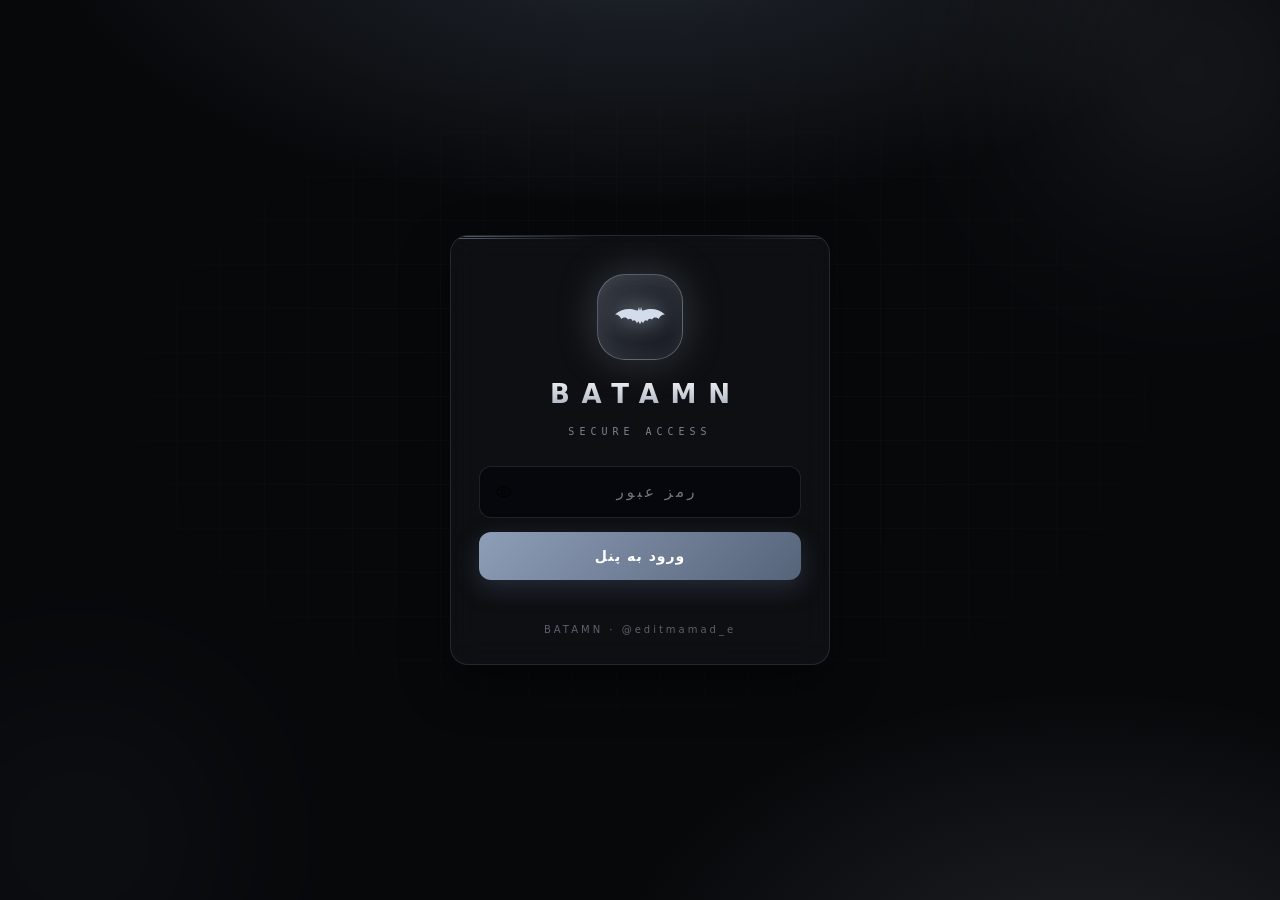
==== commit 22797b3c: "Add files via upload" ====
--- a/index.html
+++ b/index.html
@@ -7,7 +7,7 @@
 <form class="card lg2" id="lf" autocomplete="off">
   <div class="lring"><svg class="emb" viewBox="0 0 200 100"><use href="#bat"/></svg></div>
   <h1>BATAMN</h1><p>SECURE ACCESS</p>
-  <div class="lpass"><input id="pw" type="password" placeholder="رمز عبور" autocomplete="current-password"><button type="button" id="eye" tabindex="-1" title="نمایش رمز">👁</button></div>
+  <div class="lpass"><input id="pw" type="password" placeholder="رمز عبور" autocomplete="current-password"><button type="button" id="eye" tabindex="-1" title="نمایش رمز"><svg class="svgi" viewBox="0 0 24 24"><path d="M2 12s3.6-7 10-7 10 7 10 7-3.6 7-10 7S2 12 2 12z"/><circle cx="12" cy="12" r="3"/></svg></button></div>
   <button class="btn" type="submit">ورود به پنل</button><div class="err" id="err"></div><div class="lgf">BATAMN · @editmamad_e</div>
 </form></div>
 <div id="panel" class="wrap hide">
--- a/style.css
+++ b/style.css
@@ -1,7 +1,4 @@
-:root,[data-theme=knight]{--bg:#04060a;--card:rgba(11,17,28,.68);--dock:rgba(9,14,24,.82);--line:rgba(130,170,230,.14);--lr:130,170,230;--ac:#5b9bff;--ac1:#4f8cf5;--ac2:#2f5fc4;--ac3:#7db2ff;--rgb:91,155,255;--rgb2:47,95,196;--tx:#dce6f5;--mu:#6f7f99;--ok:#4fd1a0;--bad:#ef6b7f;--warn:#e8b34a;--bgf:none}
-[data-theme=gotham]{--bg:#07080a;--card:rgba(17,19,23,.72);--dock:rgba(14,16,20,.86);--line:rgba(170,184,204,.15);--lr:170,184,204;--ac:#aab8cc;--ac1:#8e9eb7;--ac2:#56647a;--ac3:#d3dcea;--rgb:170,184,204;--rgb2:86,100,122;--tx:#e6eaf0;--mu:#7b8594;--bgf:saturate(.1) brightness(1.1)}
-[data-theme=joker]{--bg:#07040c;--card:rgba(20,10,32,.72);--dock:rgba(16,8,26,.86);--line:rgba(190,150,240,.18);--lr:190,150,240;--ac:#b57bff;--ac1:#9d5cf5;--ac2:#5a2fc4;--ac3:#d6aaff;--rgb:181,123,255;--rgb2:90,47,196;--tx:#efe6fb;--mu:#8d7ba6;--ok:#6dffa0;--bgf:hue-rotate(62deg) saturate(1.15)}
-[data-theme=light]{--bg:#e8edf4;--card:rgba(255,255,255,.85);--dock:rgba(255,255,255,.9);--line:rgba(30,60,120,.14);--lr:30,60,120;--ac:#2563eb;--ac1:#3b82f6;--ac2:#1d4ed8;--ac3:#1e40af;--rgb:37,99,235;--rgb2:29,78,216;--tx:#0f1f38;--mu:#5b6b85;--ok:#059669;--bad:#dc2645;--warn:#b45309;--bgf:none}
+:root{--bg:#07080a;--card:rgba(17,19,23,.72);--dock:rgba(14,16,20,.86);--line:rgba(170,184,204,.15);--lr:170,184,204;--ac:#aab8cc;--ac1:#8e9eb7;--ac2:#56647a;--ac3:#d3dcea;--rgb:170,184,204;--rgb2:86,100,122;--tx:#e6eaf0;--mu:#7b8594;--ok:#4fd1a0;--bad:#ef6b7f;--warn:#e8b34a;--bgf:saturate(.1) brightness(1.1)}
 *{box-sizing:border-box;-webkit-tap-highlight-color:transparent}
 html,body{margin:0}
 body{background:var(--bg);color:var(--tx);font-family:var(--f);min-height:100vh;font-size:14px}
@@ -44,9 +41,9 @@
 .bar i{display:block;height:100%;width:0;border-radius:9px;background:linear-gradient(90deg,var(--ac2),var(--ac3));transition:width .6s}
 .bar i.w{background:linear-gradient(90deg,#b98a2c,var(--warn))}.bar i.d{background:linear-gradient(90deg,#b23a4d,var(--bad))}
 .kv{display:grid;grid-template-columns:repeat(2,1fr);gap:8px;margin-top:4px}
-.kv div{background:rgba(255,255,255,.03);border:1px solid var(--line);border-radius:12px;padding:10px 12px}
+.kv div{background:rgba(255,255,255,.03);border:1px solid var(--line);border-radius:12px;padding:10px 12px;min-width:0;overflow:hidden}
 .kv small{display:block;color:var(--mu);font-size:10px;letter-spacing:1.5px;margin-bottom:3px}
-.kv b{font-size:13px;font-weight:600;direction:ltr;display:inline-block}
+.kv b{font-size:13px;font-weight:600;direction:ltr;display:block;max-width:100%;overflow:hidden;text-overflow:ellipsis;white-space:nowrap}
 /* users */
 .u .h{display:flex;justify-content:space-between;align-items:center}
 .u .h b{font-size:16px}
@@ -94,18 +91,19 @@
 
 /* ===== v3 additions ===== */
 .wrap{padding-bottom:110px}
-.dock{position:fixed;z-index:20;bottom:max(14px,env(safe-area-inset-bottom));left:50%;transform:translateX(-50%);display:flex;gap:2px;padding:6px;border-radius:22px;
+.dock{position:fixed;z-index:20;bottom:max(14px,env(safe-area-inset-bottom));left:50%;transform:translateX(-50%);display:flex;gap:2px;padding:6px;border-radius:22px;max-width:96vw;overflow-x:auto;
  background:var(--dock);backdrop-filter:blur(18px);-webkit-backdrop-filter:blur(18px);border:1px solid var(--line);box-shadow:0 14px 40px rgba(0,0,0,.6)}
-.dock button{display:flex;flex-direction:column;align-items:center;gap:3px;min-width:62px;padding:8px 6px;border:0;border-radius:16px;background:transparent;color:var(--mu);font:inherit;font-size:10px;cursor:pointer;transition:.2s}
+.dock button{display:flex;flex-direction:column;align-items:center;gap:3px;min-width:56px;padding:8px 6px;border:0;border-radius:16px;background:transparent;color:var(--mu);font:inherit;font-size:10px;cursor:pointer;transition:.2s;flex:1}
+@media(max-width:480px){.dock button{min-width:50px;font-size:9px;padding:7px 4px}.dock button svg{width:19px;height:19px}}
 .dock button svg{width:21px;height:21px;fill:none;stroke:currentColor;stroke-width:1.8;stroke-linecap:round;stroke-linejoin:round}
 .dock button.on{color:#fff;background:linear-gradient(135deg,rgba(var(--rgb),.35),rgba(var(--rgb2),.18));box-shadow:inset 0 0 0 1px rgba(var(--rgb),.35)}
 .sec{display:flex;align-items:center;justify-content:space-between;margin:2px 2px 12px}
 .sec h2{margin:0;font-size:18px;font-weight:600}
-.sg{display:grid;grid-template-columns:repeat(4,1fr);gap:10px;margin-bottom:14px}
+.sg{display:grid;grid-template-columns:repeat(4,minmax(0,1fr));gap:10px;margin-bottom:14px}
 @media(max-width:760px){.sg{grid-template-columns:repeat(2,1fr)}}
-.sc{background:var(--card);backdrop-filter:blur(14px);border:1px solid var(--line);border-radius:16px;padding:14px}
+.sc{background:var(--card);backdrop-filter:blur(14px);border:1px solid var(--line);border-radius:16px;padding:14px;min-width:0;overflow:hidden}
 .sc small{display:block;color:var(--mu);font-size:10px;letter-spacing:2px;margin-bottom:8px}
-.sc b{font-size:22px;font-weight:600;color:#eaf1ff;direction:ltr;display:inline-block}
+.sc b{font-size:22px;font-weight:600;color:#eaf1ff;direction:ltr;display:block;max-width:100%;overflow:hidden;text-overflow:ellipsis;white-space:nowrap}
 .sp-l{width:100%;height:64px;margin-top:6px}
 .lab{display:block;color:var(--mu);font-size:11px;margin:2px 2px 6px}
 .row2{display:grid;grid-template-columns:1fr 1fr;gap:10px}
@@ -172,11 +170,6 @@
 .big{display:flex;align-items:baseline;gap:10px;margin-bottom:8px}.big b{font-size:24px;font-weight:600;color:#fff;direction:ltr}.big span{color:var(--mu);font-size:12px}
 .t5{display:flex;align-items:center;gap:10px;padding:8px 0}.t5 .n{width:76px;font-size:13px;overflow:hidden;text-overflow:ellipsis;white-space:nowrap}
 .t5 .bar{flex:1}.t5 .s{width:70px;text-align:left;font-size:11.5px;color:var(--mu);direction:ltr}
-/* themes */
-.thg{display:grid;grid-template-columns:repeat(3,1fr);gap:10px}
-.th{border:1px solid var(--line);border-radius:14px;padding:12px 8px;text-align:center;cursor:pointer;background:rgba(255,255,255,.03);font-size:12px;color:var(--tx)}
-.th i{display:block;width:34px;height:34px;border-radius:50%;margin:0 auto 8px}
-.th.on{border-color:var(--ac);box-shadow:0 0 0 3px rgba(var(--rgb),.16)}
 .lg .e{display:none}
 
 /* ===== v5: typography & polish ===== */
@@ -261,9 +254,9 @@
 /* ===== v7: online, devices, speed ===== */
 .sp4{display:grid;grid-template-columns:repeat(4,1fr);gap:8px;margin-bottom:14px}
 @media(max-width:480px){.sp4{grid-template-columns:repeat(2,1fr)}}
-.sp4 div{background:rgba(255,255,255,.03);border:1px solid var(--line);border-radius:14px;padding:12px 6px;text-align:center}
+.sp4 div{background:rgba(255,255,255,.03);border:1px solid var(--line);border-radius:14px;padding:12px 6px;text-align:center;min-width:0;overflow:hidden}
 .sp4 small{display:block;color:var(--mu);font-size:9px;letter-spacing:2px;margin-bottom:6px}
-.sp4 b{font-family:var(--fm);font-size:15px;font-weight:600;color:#fff;direction:ltr;display:inline-block}
+.sp4 b{font-family:var(--fm);font-size:14px;font-weight:600;color:#fff;direction:ltr;display:block;max-width:100%;overflow:hidden;text-overflow:ellipsis;white-space:nowrap}
 .sub2{display:block;color:var(--mu);font-size:10.5px;margin-top:4px;font-family:var(--fm)}
 .onc{display:inline-flex;align-items:center;gap:6px;font-family:var(--fm);direction:ltr}
 .onc i{width:7px;height:7px;border-radius:50%;background:var(--mu);opacity:.5}
@@ -280,7 +273,7 @@
 .dot.on{background:var(--ok);border-color:var(--ok);box-shadow:0 0 8px var(--ok)}
 .dot.over{background:var(--bad);border-color:var(--bad);box-shadow:0 0 8px var(--bad)}
 
-/* ===== v8: bulk actions, security, light-theme fixes ===== */
+/* ===== v8: bulk actions & security ===== */
 .bulk{display:none;align-items:center;gap:8px;flex-wrap:wrap;background:var(--card);border:1px solid rgba(var(--rgb),.4);border-radius:14px;padding:10px 12px;margin-bottom:10px}
 .bulk.on{display:flex}
 .bulk label{display:flex;align-items:center;gap:6px;color:var(--mu);font-size:12px;cursor:pointer}
@@ -291,12 +284,11 @@
 .ipk{display:inline-flex;align-items:center;gap:6px;background:rgba(var(--rgb),.08);border:1px solid var(--line);border-radius:99px;padding:3px 6px 3px 4px;margin:1px 0}
 .ipk i{font-style:normal;cursor:pointer;color:var(--bad);font-size:11px;border-radius:50%;width:18px;height:18px;display:inline-flex;align-items:center;justify-content:center;background:rgba(239,107,127,.12)}
 .ipk i:hover{background:var(--bad);color:#fff}
-[data-theme=light] body:before{background:linear-gradient(180deg,rgba(255,255,255,.4),rgba(232,237,244,.7))}
-[data-theme=light] .brand b,[data-theme=light] .sc b,[data-theme=light] .big b,[data-theme=light] .gg b,[data-theme=light] .ringw b,[data-theme=light] .tile b,[data-theme=light] .spx-ring b,[data-theme=light] .sp4 b{color:#0f1f38}
-[data-theme=light] input,[data-theme=light] select{background:rgba(255,255,255,.9);color:#0f1f38}
-[data-theme=light] .lg h1{color:#0f1f38}
-[data-theme=light] #toast{background:#0f1f38;color:#fff}
-
+.srow{display:flex;align-items:center;gap:8px;margin-bottom:10px;color:var(--mu);font-size:12px}
+.srow select{width:auto;margin:0;padding:8px 10px;font-size:12px;flex:1}
+select[data-eg]{max-width:100%}
+@media(max-width:480px){.ib{flex-wrap:wrap}select[data-eg]{width:100%}}
+.orow{flex-wrap:wrap;row-gap:6px}
 /* ===== v9: new login design ===== */
 #login{background:radial-gradient(1000px 500px at 50% -10%,rgba(var(--rgb2),.35),transparent 60%),radial-gradient(800px 500px at 85% 110%,rgba(var(--rgb),.14),transparent 60%),var(--bg)}
 .lorb{position:absolute;border-radius:50%;filter:blur(100px);pointer-events:none;opacity:.55}
@@ -321,4 +313,17 @@
 .lg2 .err{min-height:20px;color:var(--bad);font-size:12.5px;margin-top:10px}
 .lg2 .lgf{margin-top:12px;font-size:10px;letter-spacing:3px;color:var(--mu);opacity:.7}
 #login.go .lg2{animation:none;opacity:0;transform:scale(.94);transition:.45s}
-[data-theme=light] .lg2 h1{background:linear-gradient(180deg,#0f1f38,#3b82f6);-webkit-background-clip:text;background-clip:text;color:transparent}
+
+/* ===== v8: spacing safety + diagnostics ===== */
+#view>.card+.card,#view>.g2+.card,#view>.card+.g2,#view>.g2+.g2{margin-top:14px}
+.g2>.card{margin:0}
+.dg{align-items:flex-start}
+.dgh{display:block;font-style:normal;direction:rtl;text-align:right;color:var(--warn);font-size:11.5px;margin-top:4px;line-height:1.7}
+.xl{margin:12px 0 0;padding:10px;border-radius:12px;background:rgba(0,0,0,.35);border:1px solid var(--line);color:var(--mu);font:11px/1.6 var(--fm);direction:ltr;text-align:left;white-space:pre-wrap;word-break:break-all;max-height:160px;overflow:auto}
+
+/* ===== v9: line icons instead of emoji ===== */
+.svgi{width:1.15em;height:1.15em;vertical-align:-.2em;fill:none;stroke:currentColor;stroke-width:1.8;stroke-linecap:round;stroke-linejoin:round;flex:none}
+.card h3 .svgi,.sec h2 .svgi{color:var(--ac);margin-inline-end:6px}
+.cc{display:inline-block;padding:1px 6px;border-radius:6px;font:600 10px/1.6 var(--fm);letter-spacing:.5px;color:var(--ac3);background:rgba(var(--rgb),.12);border:1px solid rgba(var(--rgb),.28);vertical-align:1px}
+.nx-dead .ic svg{width:46px;height:46px;stroke-width:1.5;color:var(--ac)}
+button .svgi{width:1.1em;height:1.1em}
